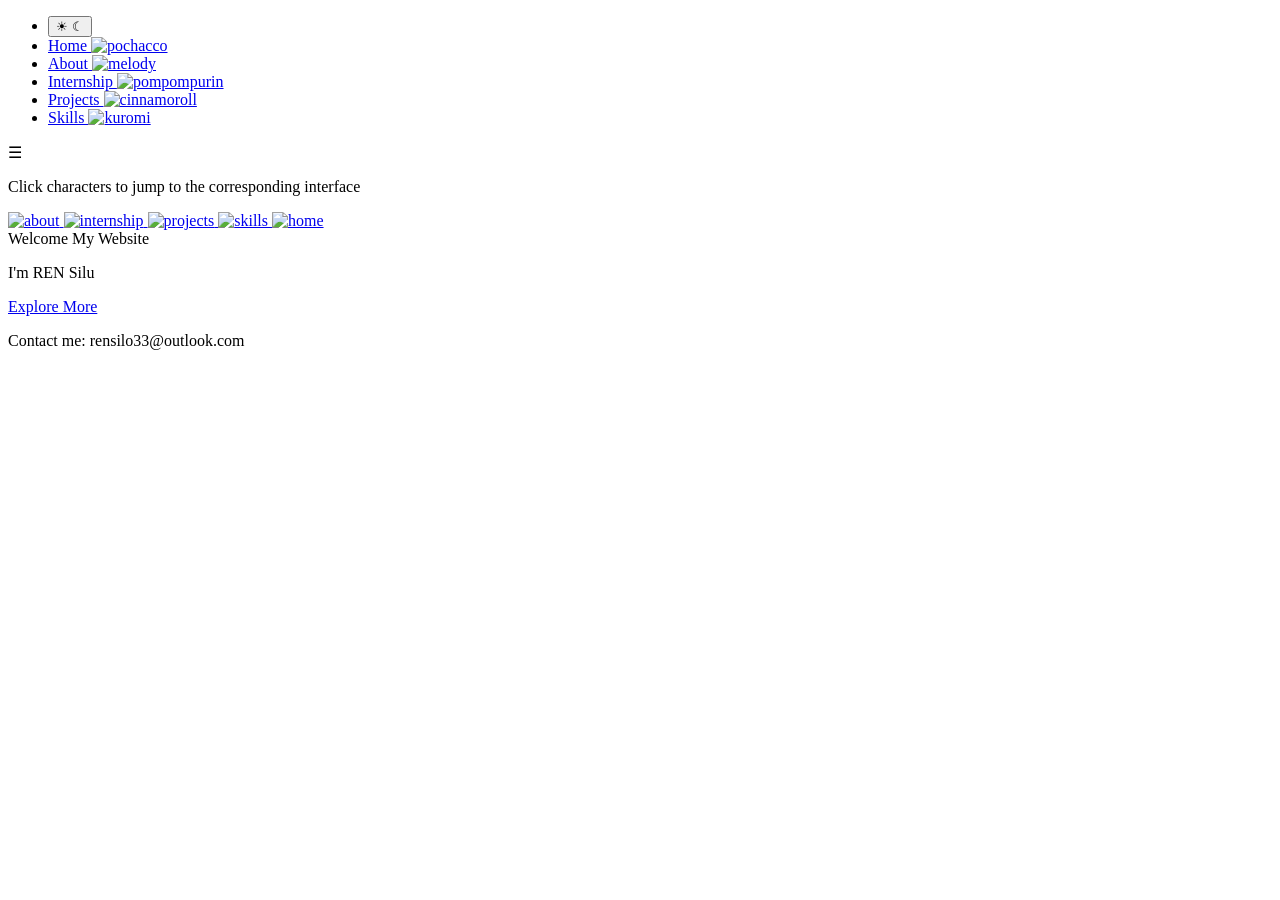
==== index.html @ 9627e796 "Add files via upload" ====
<!DOCTYPE html>
<html lang="zh-HK">
<head>
    <meta charset="UTF-8">
    <meta name="viewport" content="width=device-width, initial-scale=1.0">
    <title>My Portfolio | COM1006 Assignment</title>
    <link rel="stylesheet" href="../common.css?v=gradient-titles-1">
    <link rel="stylesheet" href="./home.css?v=welcome-effects-scale-22">
</head>
<body>
    <div class="night-world"></div>
    <div class="night-stars"></div>
    <div class="night-moon"></div>

    <nav id="navbar">
        <div class="nav-container">
            <ul class="nav-links">
                <!-- Day / Night -->
                <li class="theme-switch-item">
                    <button class="day-night-toggle" id="dayNightToggle" aria-label="Toggle day and night">
                        <span class="sun-icon">☀</span>
                        <span class="moon-icon">☾</span>
                    </button>
                </li>
                <li>
                    <a href="../home/index.html" class="glass-nav-item">
                        Home
                        <img class="nav-char-icon" src="../images/char-home.png" alt="pochacco">
                    </a>
                </li>
                <li>
                    <a href="../about/about.html" class="glass-nav-item">
                        About
                        <img class="nav-char-icon" src="../images/char-about.png" alt="melody">
                    </a>
                </li>
                <li>
                    <a href="../internship/internship.html" class="glass-nav-item">
                        Internship
                        <img class="nav-char-icon" src="../images/char-internship.png" alt="pompompurin">
                    </a>
                </li>
                <li>
                    <a href="../projects/projects.html" class="glass-nav-item">
                        Projects
                        <img class="nav-char-icon" src="../images/char-projects.png" alt="cinnamoroll">
                    </a>
                </li>
                <li>
                    <a href="../skills/skills.html" class="glass-nav-item">
                        Skills
                        <img class="nav-char-icon" src="../images/char-skills.png" alt="kuromi">
                    </a>
                </li>
            </ul>
            <div class="menu-btn" id="menuBtn">☰</div>
            <p class="welcome-hint">Click characters to jump to the corresponding interface</p>
        </div>
    </nav>

    <section id="home" class="hero">
        <div class="hero-overlay"></div>
        <div class="petals-container"></div>
         <div class="cursor-glow"></div>
        <div class="floating-ribbons" aria-hidden="true"></div>
        <div class="floating-bubbles" aria-hidden="true"></div>
        <div class="sparkles" aria-hidden="true"></div>

        <!-- Floating character PNG layer with hover lift effect -->
        <div class="character-float-wrap">
            <a href="../about/about.html" class="char-float" data-name="about">
                <img src="../images/char-about-rug.png" alt="about">
            </a>
            <a href="../internship/internship.html" class="char-float" data-name="internship">
                <img src="../images/char-internship-rug.png" alt="internship">
            </a>
            <a href="../projects/projects.html" class="char-float" data-name="projects">
                <img src="../images/char-projects-rug.png" alt="projects">
            </a>
            <a href="../skills/skills.html" class="char-float" data-name="skills">
                <img src="../images/char-skills-rug.png" alt="skills">
            </a>
            <a href="./index.html" class="char-float" data-name="home">
                <img src="../images/char-home-rug.png" alt="home">
            </a>
        </div>

        <div class="hero-content">
            <div class="animate-item item-1 title-main"><span class="title-heading">Welcome My</span> <span class="title-gradient-accent">Website</span></div>
            <div class="animate-item item-2 divider-line"></div>
            <div class="animate-item item-3">
                <p class="intro-text">I'm <span class="highlight">REN Silu</span></p>
            </div>
            <div class="animate-item item-4">
                <a href="../about/about.html" class="btn-explore">Explore More</a>
            </div>
        </div>
    </section>

    <footer>
        <p>Contact me: rensilo33@outlook.com</p>
    </footer>

    <script src="./home.js"></script>
</body>
</html>
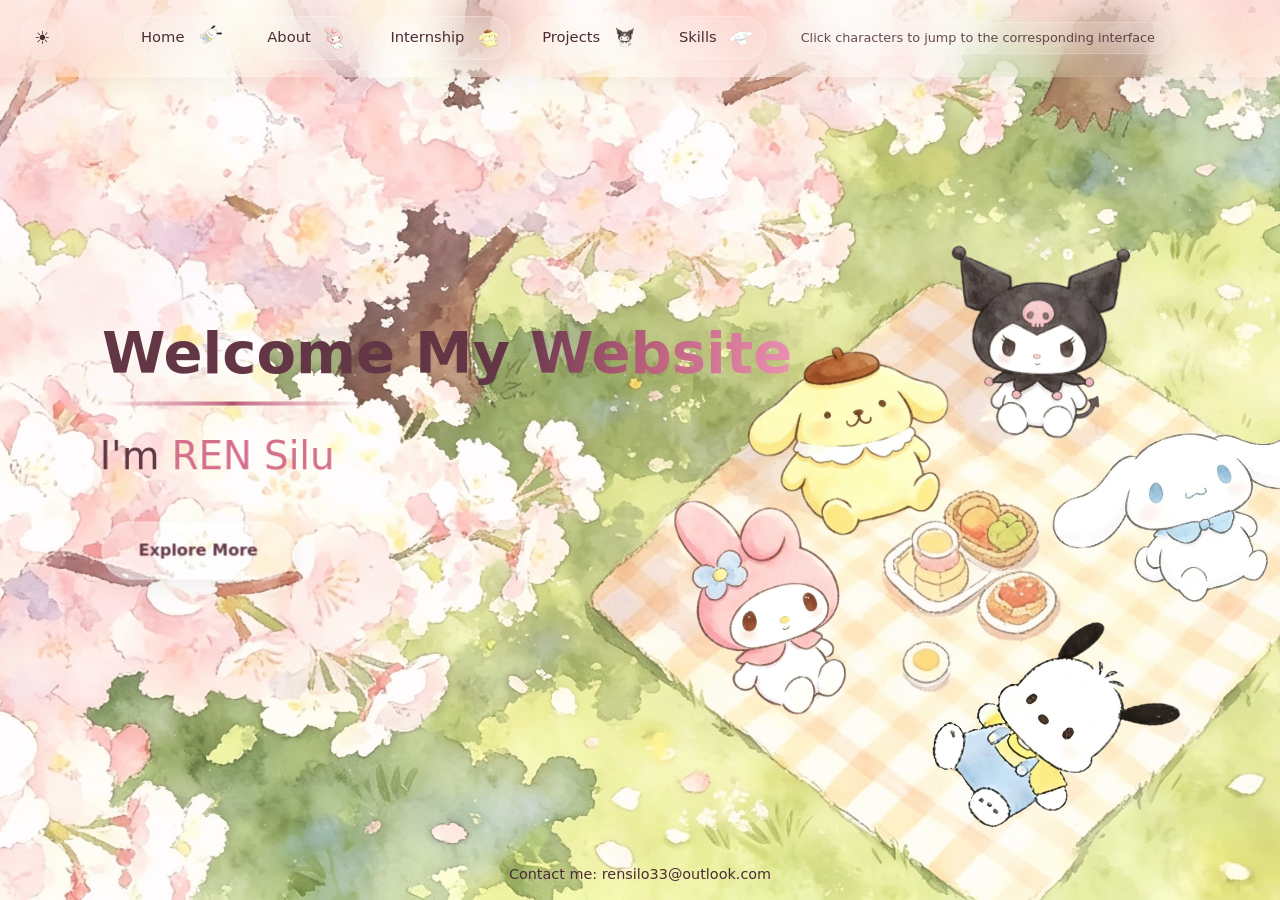
==== commit d8c1a914: "Add index.html for website redirection" ====
--- a/index.html
+++ b/index.html
@@ -1,106 +1,37 @@
 <!DOCTYPE html>
 <html lang="zh-HK">
+
 <head>
+
     <meta charset="UTF-8">
-    <meta name="viewport" content="width=device-width, initial-scale=1.0">
-    <title>My Portfolio | COM1006 Assignment</title>
-    <link rel="stylesheet" href="../common.css?v=gradient-titles-1">
-    <link rel="stylesheet" href="./home.css?v=welcome-effects-scale-22">
+
+    <meta
+        name="viewport"
+        content="width=device-width, initial-scale=1.0"
+    >
+
+    <title>Welcome My Website</title>
+
+    <meta
+        http-equiv="refresh"
+        content="0; url=./personal_website/home/index.html"
+    >
+
 </head>
+
 <body>
-    <div class="night-world"></div>
-    <div class="night-stars"></div>
-    <div class="night-moon"></div>
 
-    <nav id="navbar">
-        <div class="nav-container">
-            <ul class="nav-links">
-                <!-- Day / Night -->
-                <li class="theme-switch-item">
-                    <button class="day-night-toggle" id="dayNightToggle" aria-label="Toggle day and night">
-                        <span class="sun-icon">☀</span>
-                        <span class="moon-icon">☾</span>
-                    </button>
-                </li>
-                <li>
-                    <a href="../home/index.html" class="glass-nav-item">
-                        Home
-                        <img class="nav-char-icon" src="../images/char-home.png" alt="pochacco">
-                    </a>
-                </li>
-                <li>
-                    <a href="../about/about.html" class="glass-nav-item">
-                        About
-                        <img class="nav-char-icon" src="../images/char-about.png" alt="melody">
-                    </a>
-                </li>
-                <li>
-                    <a href="../internship/internship.html" class="glass-nav-item">
-                        Internship
-                        <img class="nav-char-icon" src="../images/char-internship.png" alt="pompompurin">
-                    </a>
-                </li>
-                <li>
-                    <a href="../projects/projects.html" class="glass-nav-item">
-                        Projects
-                        <img class="nav-char-icon" src="../images/char-projects.png" alt="cinnamoroll">
-                    </a>
-                </li>
-                <li>
-                    <a href="../skills/skills.html" class="glass-nav-item">
-                        Skills
-                        <img class="nav-char-icon" src="../images/char-skills.png" alt="kuromi">
-                    </a>
-                </li>
-            </ul>
-            <div class="menu-btn" id="menuBtn">☰</div>
-            <p class="welcome-hint">Click characters to jump to the corresponding interface</p>
-        </div>
-    </nav>
+    <p>
+        Redirecting to my website...
+    </p>
 
-    <section id="home" class="hero">
-        <div class="hero-overlay"></div>
-        <div class="petals-container"></div>
-         <div class="cursor-glow"></div>
-        <div class="floating-ribbons" aria-hidden="true"></div>
-        <div class="floating-bubbles" aria-hidden="true"></div>
-        <div class="sparkles" aria-hidden="true"></div>
+    <p>
+        If the page does not redirect automatically,
+        <a href="./personal_website/home/index.html">
+            click here
+        </a>.
+    </p>
 
-        <!-- Floating character PNG layer with hover lift effect -->
-        <div class="character-float-wrap">
-            <a href="../about/about.html" class="char-float" data-name="about">
-                <img src="../images/char-about-rug.png" alt="about">
-            </a>
-            <a href="../internship/internship.html" class="char-float" data-name="internship">
-                <img src="../images/char-internship-rug.png" alt="internship">
-            </a>
-            <a href="../projects/projects.html" class="char-float" data-name="projects">
-                <img src="../images/char-projects-rug.png" alt="projects">
-            </a>
-            <a href="../skills/skills.html" class="char-float" data-name="skills">
-                <img src="../images/char-skills-rug.png" alt="skills">
-            </a>
-            <a href="./index.html" class="char-float" data-name="home">
-                <img src="../images/char-home-rug.png" alt="home">
-            </a>
-        </div>
+</body>
 
-        <div class="hero-content">
-            <div class="animate-item item-1 title-main"><span class="title-heading">Welcome My</span> <span class="title-gradient-accent">Website</span></div>
-            <div class="animate-item item-2 divider-line"></div>
-            <div class="animate-item item-3">
-                <p class="intro-text">I'm <span class="highlight">REN Silu</span></p>
-            </div>
-            <div class="animate-item item-4">
-                <a href="../about/about.html" class="btn-explore">Explore More</a>
-            </div>
-        </div>
-    </section>
-
-    <footer>
-        <p>Contact me: rensilo33@outlook.com</p>
-    </footer>
-
-    <script src="./home.js"></script>
-</body>
 </html>
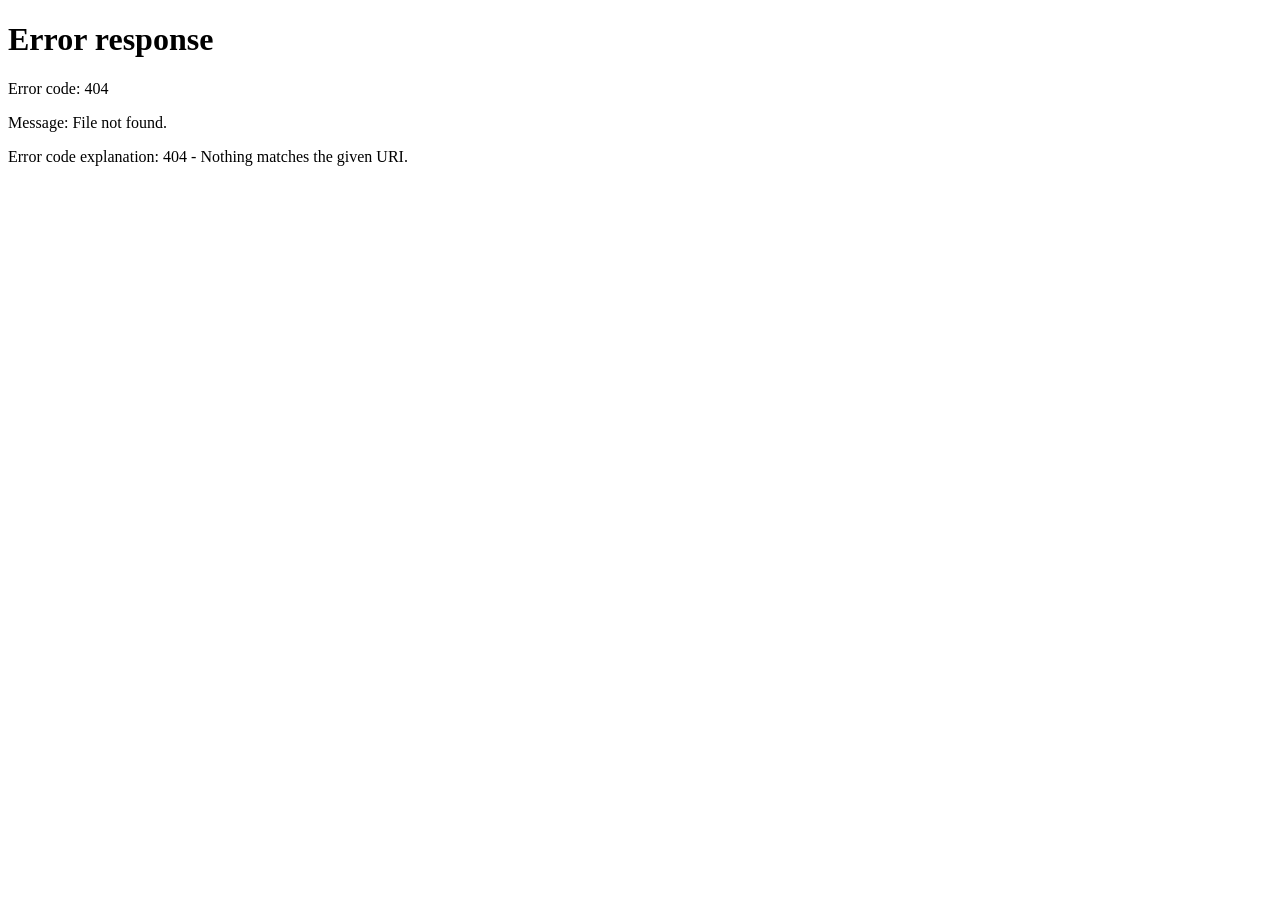
==== commit 83ef2275: "Create index.html" ====
--- a/index.html
+++ b/index.html
@@ -14,7 +14,7 @@
 
     <meta
         http-equiv="refresh"
-        content="0; url=./personal_website/home/index.html"
+        content="0; url=./personal%20website/home/index.html"
     >
 
 </head>
@@ -27,7 +27,7 @@
 
     <p>
         If the page does not redirect automatically,
-        <a href="./personal_website/home/index.html">
+        <a href="./personal%20website/home/index.html">
             click here
         </a>.
     </p>
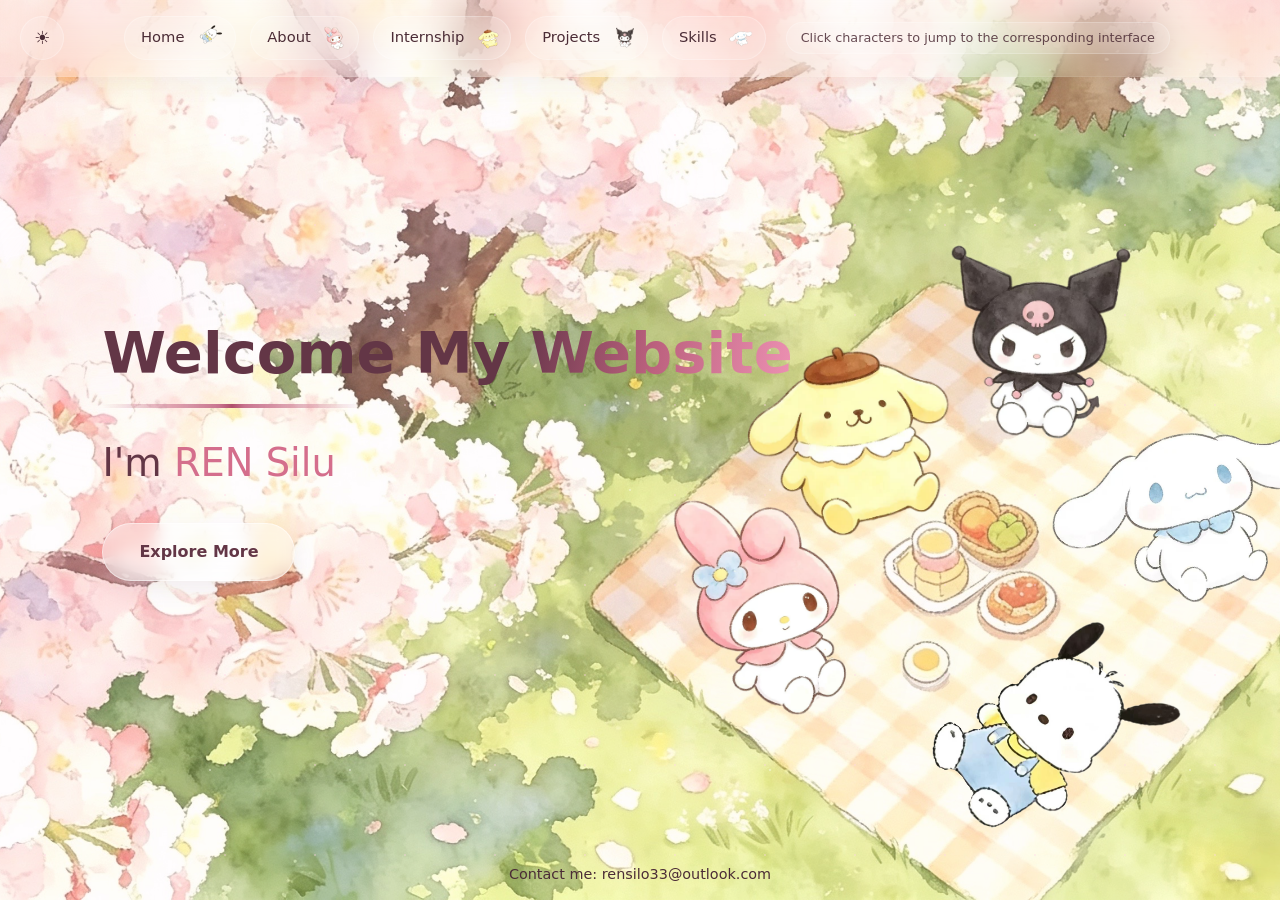
==== commit b56cf72b: "Create index.html" ====
--- a/index.html
+++ b/index.html
@@ -1,37 +1,19 @@
 <!DOCTYPE html>
-<html lang="zh-HK">
+<html lang="en">
+<head>
+    <meta charset="UTF-8">
+    <meta name="viewport" content="width=device-width, initial-scale=1.0">
 
-<head>
+    <!-- 自动跳转 -->
+    <meta http-equiv="refresh" content="0; url=personal_website/home/index.html">
 
-    <meta charset="UTF-8">
+    <title>Redirecting...</title>
 
-    <meta
-        name="viewport"
-        content="width=device-width, initial-scale=1.0"
-    >
-
-    <title>Welcome My Website</title>
-
-    <meta
-        http-equiv="refresh"
-        content="0; url=./personal%20website/home/index.html"
-    >
-
+    <script>
+        window.location.replace("personal_website/home/index.html");
+    </script>
 </head>
-
 <body>
-
-    <p>
-        Redirecting to my website...
-    </p>
-
-    <p>
-        If the page does not redirect automatically,
-        <a href="./personal%20website/home/index.html">
-            click here
-        </a>.
-    </p>
-
+    <p>Redirecting to your portfolio...</p>
 </body>
-
 </html>
